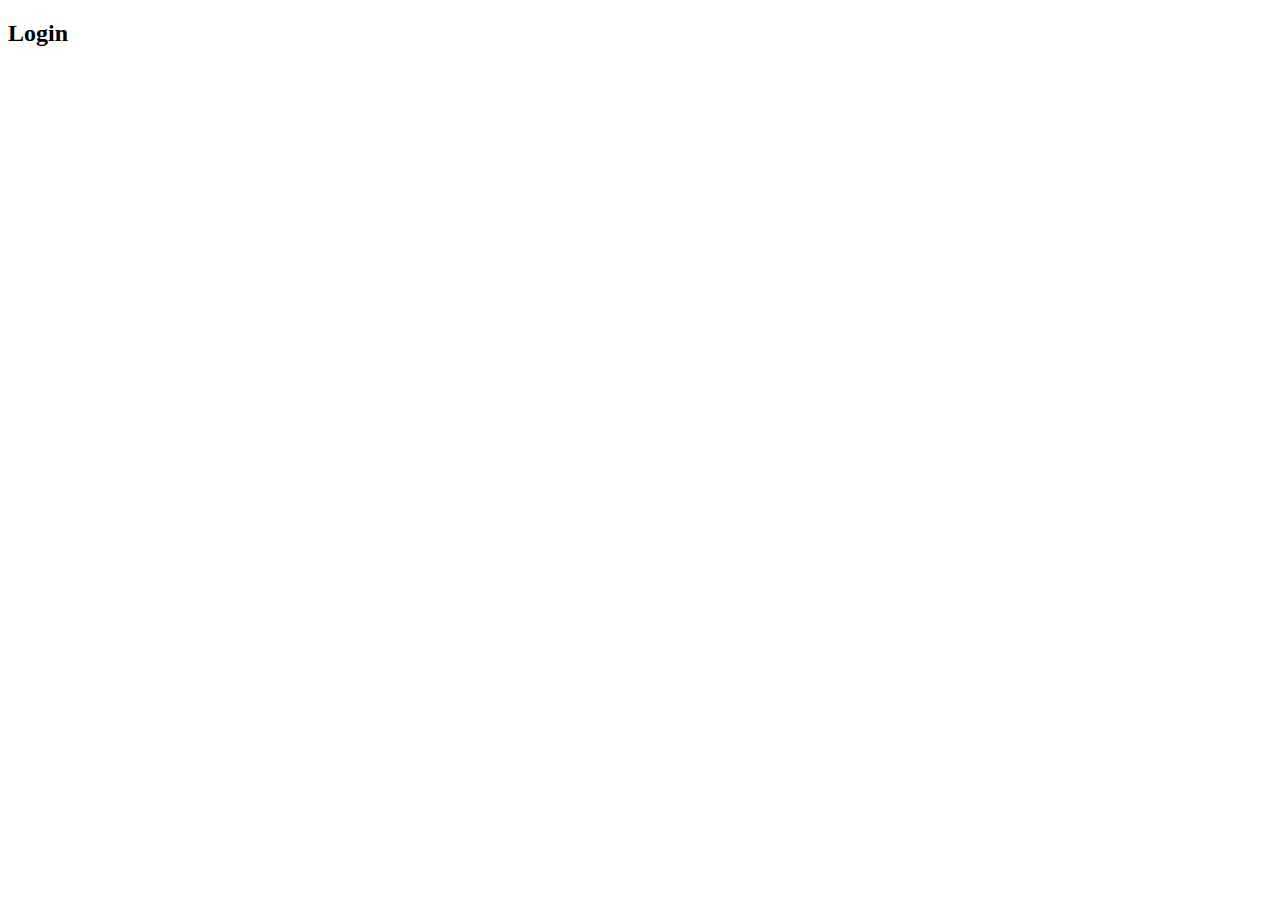
==== login.html @ e68e491c "membuat footer dan menambahkan sedikit minor perubahan ke dalam index" ====
<!DOCTYPE html>
<html lang="en">
<head>
    <meta charset="UTF-8">
    <meta name="viewport" content="width=device-width, initial-scale=1.0">
    <title>Document</title>
    <link rel="stylesheet" href="css/auth.css">
</head>
<body>
   <div class="login-container">
        <h2>Login</h2>
   </div>
</body>
</html>
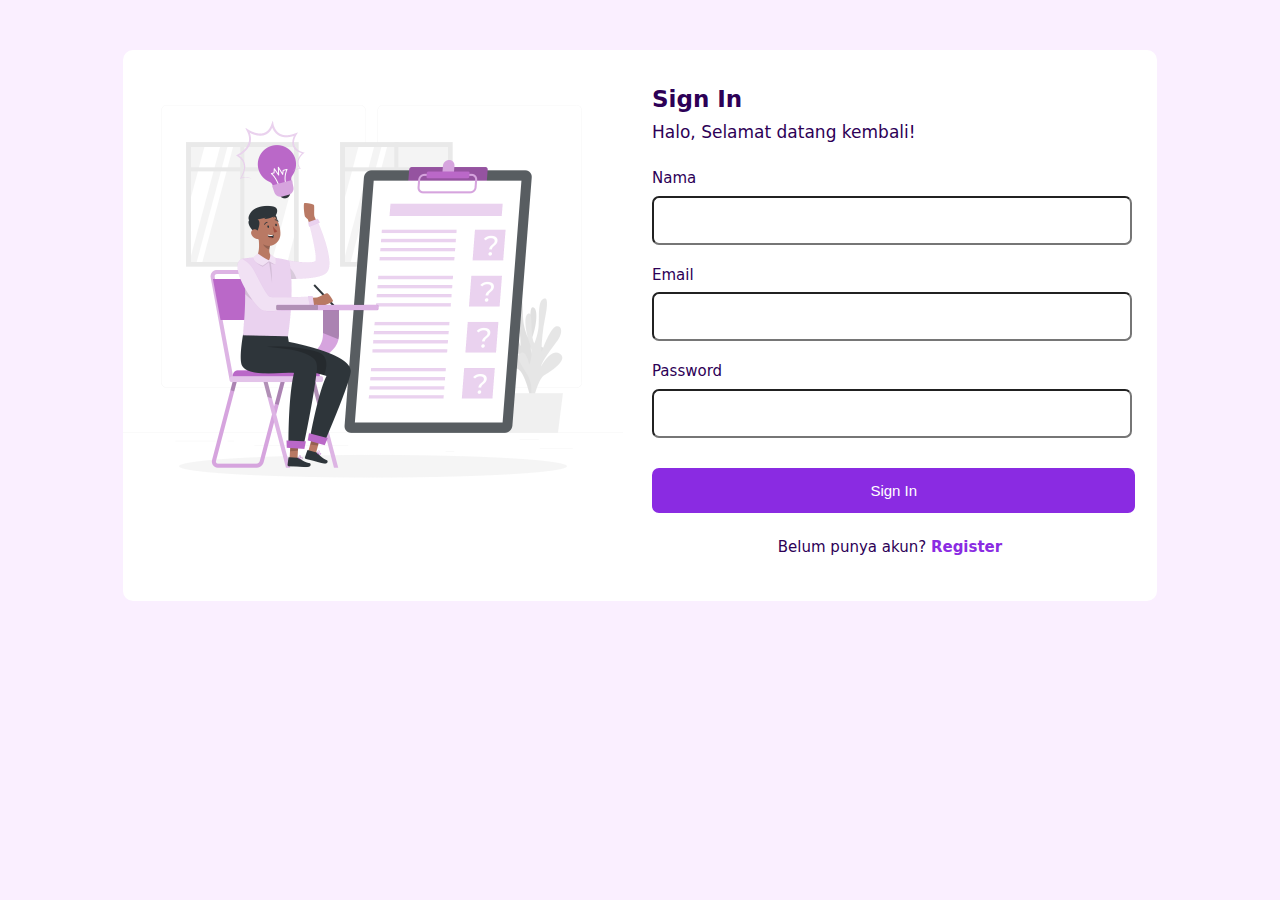
==== commit 5ac66a72: "menambahkan login page dan minor update" ====
--- a/login.html
+++ b/login.html
@@ -1,14 +1,49 @@
-<!DOCTYPE html>
-<html lang="en">
-<head>
-    <meta charset="UTF-8">
-    <meta name="viewport" content="width=device-width, initial-scale=1.0">
-    <title>Document</title>
-    <link rel="stylesheet" href="css/auth.css">
-</head>
-<body>
-   <div class="login-container">
-        <h2>Login</h2>
-   </div>
-</body>
-</html>+    <!DOCTYPE html>
+    <html lang="en">
+    <head>
+        <meta charset="UTF-8">
+        <meta name="viewport" content="width=device-width, initial-scale=1.0">
+        <title>Login</title>
+        <link rel="stylesheet" href="css/auth.css">
+    </head>
+    <body>
+        <div class="login-section">
+            <div class="img-login">
+                <img src="img/Exams-rafiki.png" alt="">
+            </div>
+            <div class="login-form">
+                <div class="header-form">
+                    <h3>Sign In</h3>
+                    <p id="welcome-message">Halo, Selamat datang kembali!</p>
+                </div>
+                <form id="login" action="" onsubmit="handleLogin(event)">
+                    <div class="section-form">
+                        <div class="label">
+                            <label for="name">Nama</label>
+                        </div>
+                        <input type="text" name="name" id="name">
+                    </div>
+                    <div class="section-form">
+                        <div class="label">
+                            <label for="email">Email</label>
+                        </div>
+                        <input type="email" name="email" id="email">
+                    </div>
+                    <div class="section-form">
+                        <div class="label">
+                            <label for="password">Password</label>
+                        </div>
+                        <input type="password" name="password" id="password">
+                    </div>
+                    <div id="btn-login">
+                        <button type="submit">Sign In</button>
+                    </div>
+                    <div class="register-link">
+                        <p>Belum punya akun? <a href="index.html">Register</a></p>
+                    </div>
+                </form>
+            </div>
+        </div>
+        <script src="js/main.js"></script>
+    </body>
+    </html>--- a/css/auth.css
+++ b/css/auth.css
@@ -0,0 +1,161 @@
+body {
+    background-color:  #faefff;
+    padding: 0;
+    margin: 0;
+    font-family: system-ui, -apple-system, BlinkMacSystemFont, 'Segoe UI', Roboto, Oxygen, Ubuntu, Cantarell, 'Open Sans', 'Helvetica Neue', sans-serif;
+}
+
+.login-section {
+    display: flex;
+    justify-content: center;
+    margin: 0 5% 2% 5% ;
+}
+
+.img-login {
+    border-radius: 10px 0 0 10px; 
+    width: 500px;
+    height: 551px;
+    margin: 50px 0 auto 0;
+    background-color: #fff;
+}
+
+.img-login img {
+    max-height: 100%;
+    max-width: 100%;
+}
+
+.login-form {
+    color:  rgb(45, 0, 86);
+    border-radius: 0 10px 10px 0; 
+    background-color: #fff;
+    padding: 13px 17px;
+    width: 500px;
+    height: 525px;
+    margin: 50px 0 auto 0;
+}
+
+
+.header-form {
+    margin: 12px 12px 27px 12px;
+}
+
+.header-form h3 {
+    font-size: 23px;
+}
+
+.header-form p {
+    margin-top: -13px;
+    font-size: 17px;
+}
+
+.label {
+    margin-bottom: 8.5px;
+    font-size: 15px;
+    /* font-weight: 500; */
+
+}
+
+.section-form {
+    margin: 21px 12px;
+}
+
+.section-form input {
+    width: 450px;
+    border-radius: 7px;
+    font-size: 16.5px;
+    padding: 13px;
+}
+
+#btn-login {
+    margin-top: 30px;
+    margin-left: 12.4px;
+}
+
+#btn-login button {
+    border: none;
+    background-color: blueviolet;
+    font-size: 15px;
+    font-weight: 500;
+    color: #fff;
+    border-radius: 7px;
+    width: 99%; 
+    padding: 14px 0;
+    text-align: center;
+    cursor: pointer;
+}
+
+#btn-login button:hover {
+   background-color:  rgb(79, 15, 139);
+}
+
+.register-link {
+    text-align: center;
+    margin-top: 25px;
+    font-size: 15px;
+}
+
+.register-link a {
+    color: blueviolet;
+    text-decoration: none;
+    font-weight: 600;
+}
+
+.register-link a:hover {
+    color: rgb(79, 15, 139);
+}
+
+@media (max-width: 768px) {
+
+    .img-login {
+        display: none;
+    }
+
+    .login-section {
+        margin: 0;
+    }
+
+    .login-form {
+        border-radius: 8px;
+    }
+
+}
+
+@media (max-width: 500px) {
+    img-login {
+        display: none;
+    }
+
+    .login-section {
+        margin: 2% 8%;
+    }
+
+    .login-form {
+        width: 100%;
+        padding: 10px 15px;
+    }
+
+    .header-form h3 {
+        font-size: 20px;
+    }
+
+    .header-form p {
+        font-size: 14px;
+    }
+
+    .section-form input {
+        width: 90%;
+        font-size: 15px;
+        padding: 10px;
+    }
+
+    #btn-login button {
+        width: 95%;
+        font-size: 14px;
+    }
+
+    .register-link {
+        font-size: 13px;
+        margin-top: 15px;
+    }
+}
+
